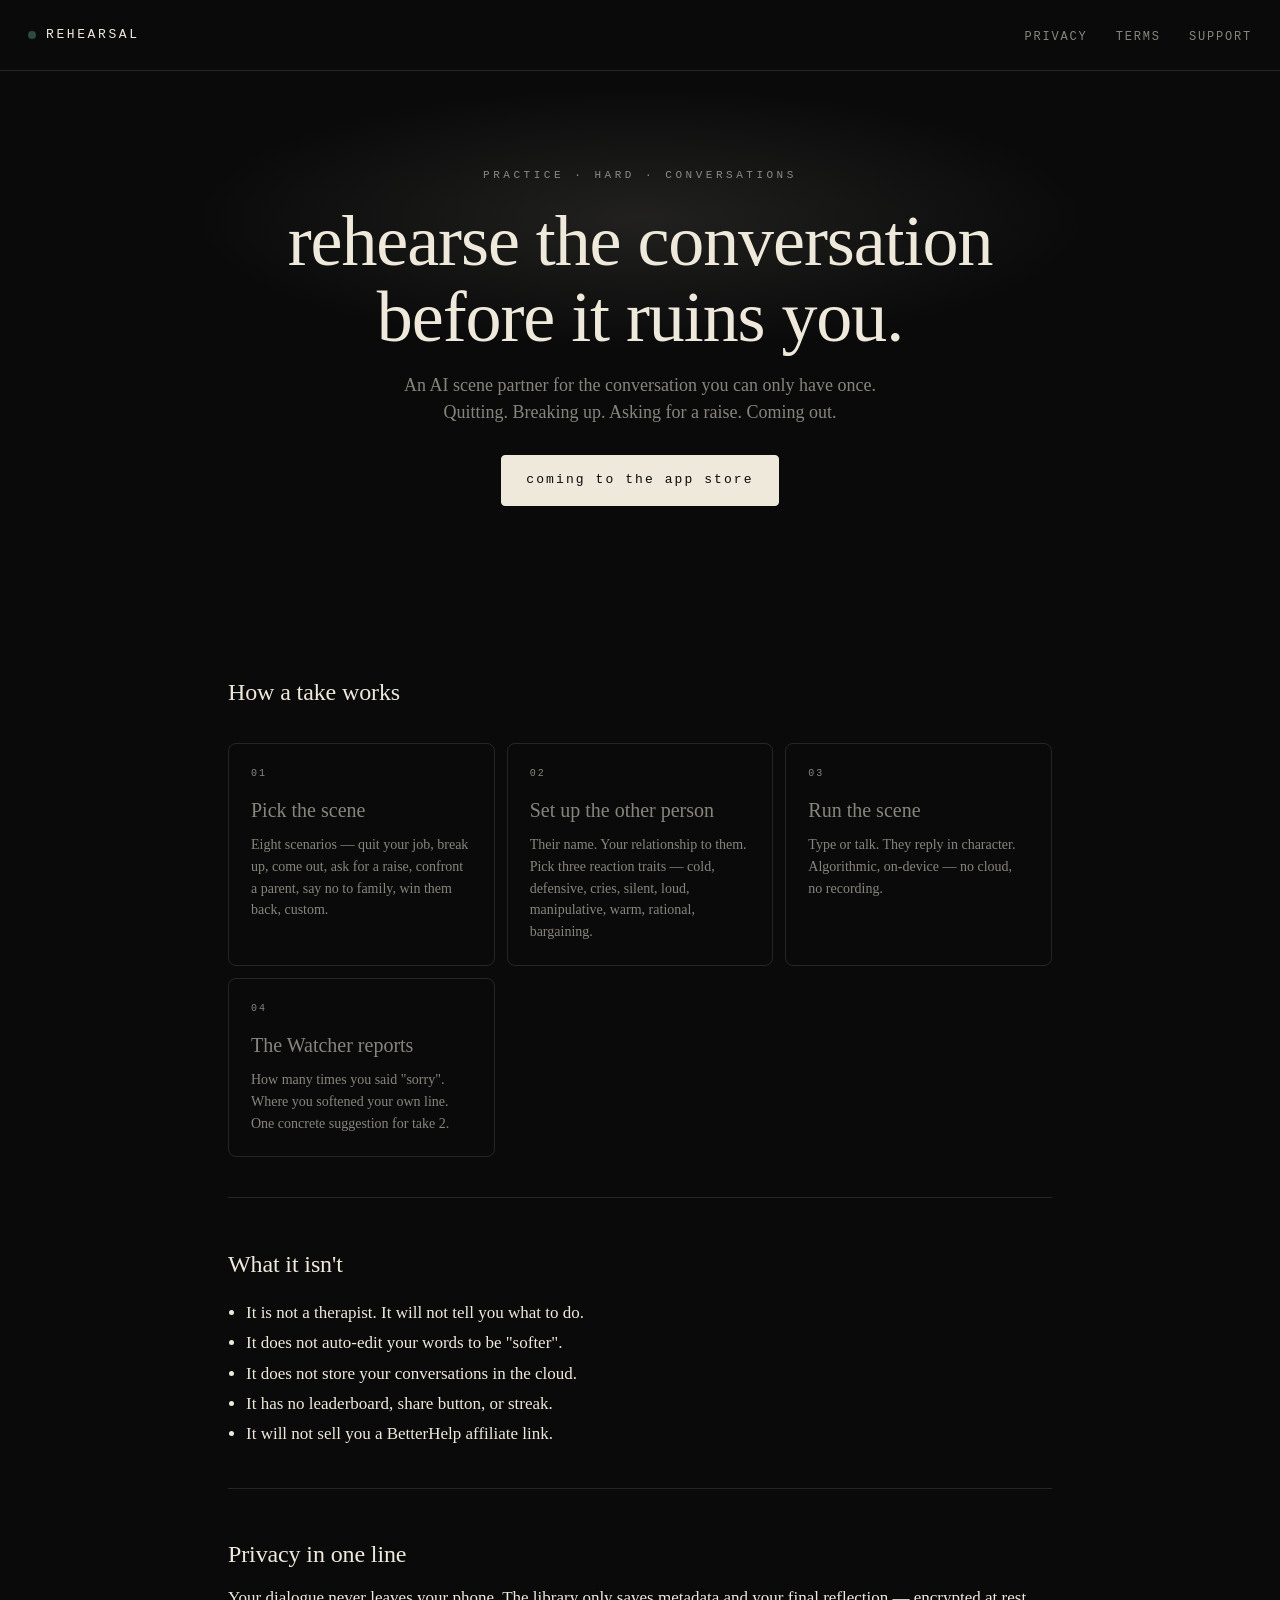
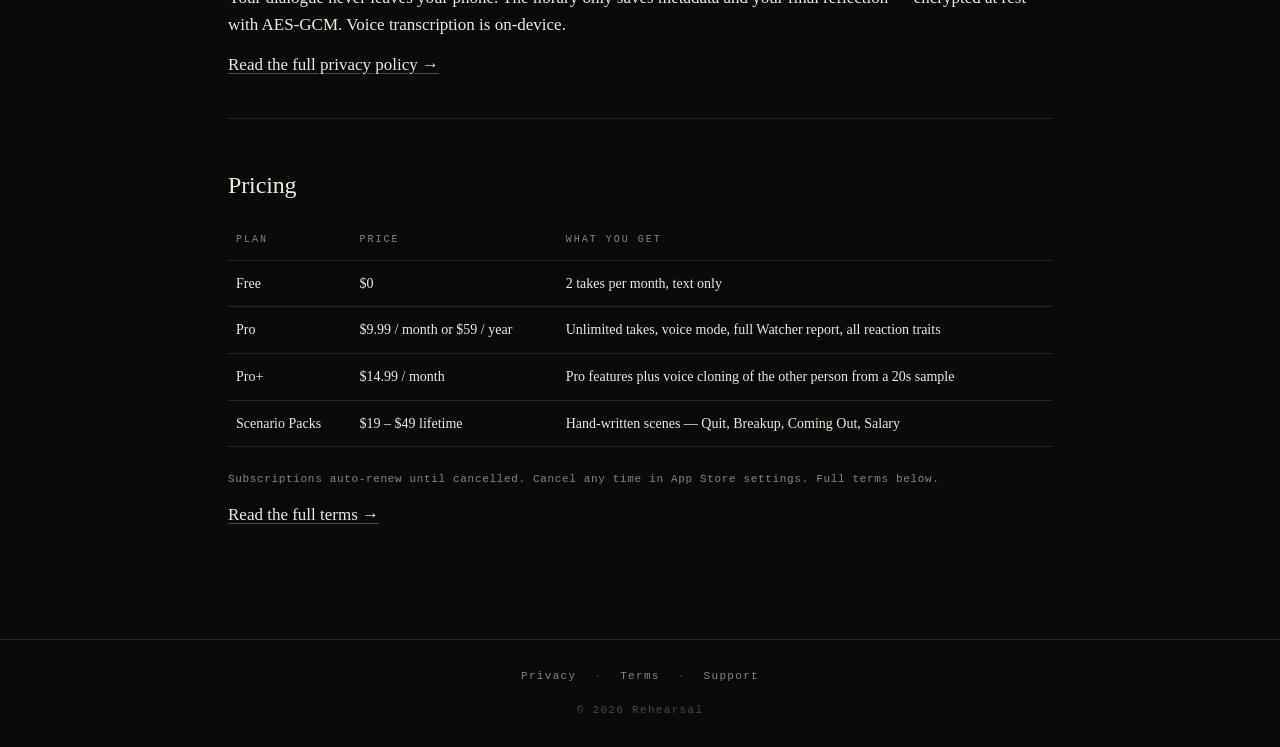
==== docs/index.html @ a245a1c9 "Rehearsal · privacy / terms / support pages for App Store review" ====
<!doctype html>
<html lang="en">
<head>
<meta charset="utf-8">
<meta name="viewport" content="width=device-width, initial-scale=1">
<title>Rehearsal · Practice Hard Conversations</title>
<meta name="description" content="An AI scene partner for the conversation you can only have once. Quitting, breaking up, asking for a raise — rehearse it on your phone, then go live.">
<meta property="og:title" content="Rehearsal · Practice Hard Conversations">
<meta property="og:description" content="Rehearse the conversation before it ruins you.">
<meta property="og:type" content="website">
<link rel="stylesheet" href="style.css">
<link rel="icon" type="image/png" href="icon.png">
</head>
<body>

<header class="top">
  <a href="./" class="brand"><span class="dot"></span>rehearsal</a>
  <nav>
    <a href="privacy.html">Privacy</a>
    <a href="terms.html">Terms</a>
    <a href="support.html">Support</a>
  </nav>
</header>

<section class="hero">
  <div class="spotlight"></div>
  <p class="tag">practice · hard · conversations</p>
  <h1>rehearse the conversation<br>before it ruins you.</h1>
  <p class="sub">An AI scene partner for the conversation you can only have once.<br>Quitting. Breaking up. Asking for a raise. Coming out.</p>
  <a class="btn primary" href="#">Coming to the App Store</a>
</section>

<div class="wrap-wide">

  <h2>How a take works</h2>
  <div class="cards">
    <div class="card">
      <div class="num">01</div>
      <p class="title">Pick the scene</p>
      <p>Eight scenarios — quit your job, break up, come out, ask for a raise, confront a parent, say no to family, win them back, custom.</p>
    </div>
    <div class="card">
      <div class="num">02</div>
      <p class="title">Set up the other person</p>
      <p>Their name. Your relationship to them. Pick three reaction traits — cold, defensive, cries, silent, loud, manipulative, warm, rational, bargaining.</p>
    </div>
    <div class="card">
      <div class="num">03</div>
      <p class="title">Run the scene</p>
      <p>Type or talk. They reply in character. Algorithmic, on-device — no cloud, no recording.</p>
    </div>
    <div class="card">
      <div class="num">04</div>
      <p class="title">The Watcher reports</p>
      <p>How many times you said "sorry". Where you softened your own line. One concrete suggestion for take 2.</p>
    </div>
  </div>

  <hr>

  <h2>What it isn't</h2>
  <ul>
    <li>It is not a therapist. It will not tell you what to do.</li>
    <li>It does not auto-edit your words to be "softer".</li>
    <li>It does not store your conversations in the cloud.</li>
    <li>It has no leaderboard, share button, or streak.</li>
    <li>It will not sell you a BetterHelp affiliate link.</li>
  </ul>

  <hr>

  <h2>Privacy in one line</h2>
  <p>Your dialogue never leaves your phone. The library only saves metadata and your final reflection — encrypted at rest with AES-GCM. Voice transcription is on-device.</p>
  <p><a href="privacy.html">Read the full privacy policy →</a></p>

  <hr>

  <h2>Pricing</h2>
  <table class="plans">
    <tr><th>Plan</th><th>Price</th><th>What you get</th></tr>
    <tr><td>Free</td><td>$0</td><td>2 takes per month, text only</td></tr>
    <tr><td>Pro</td><td>$9.99 / month or $59 / year</td><td>Unlimited takes, voice mode, full Watcher report, all reaction traits</td></tr>
    <tr><td>Pro+</td><td>$14.99 / month</td><td>Pro features plus voice cloning of the other person from a 20s sample</td></tr>
    <tr><td>Scenario Packs</td><td>$19 – $49 lifetime</td><td>Hand-written scenes — Quit, Breakup, Coming Out, Salary</td></tr>
  </table>
  <p class="dim mono" style="font-size:11px">Subscriptions auto-renew until cancelled. Cancel any time in App Store settings. Full terms below.</p>
  <p><a href="terms.html">Read the full terms →</a></p>

</div>

<footer class="bottom">
  <a href="privacy.html">Privacy</a> ·
  <a href="terms.html">Terms</a> ·
  <a href="support.html">Support</a>
  <br><br>
  © 2026 Rehearsal
</footer>

</body>
</html>
---- docs/style.css ----
/* Rehearsal · stage theme */
:root {
  --stage:        #0A0A0A;
  --cream:        #EFE9DC;
  --cream-dim:    rgba(239, 233, 220, 0.55);
  --cream-faint:  rgba(239, 233, 220, 0.28);
  --hairline:     rgba(239, 233, 220, 0.12);
  --house-red:    #8B2A2A;
  --curtain:      #2D4A3E;
}

* { box-sizing: border-box; }

html, body {
  margin: 0;
  padding: 0;
  background: var(--stage);
  color: var(--cream);
  font-family: -apple-system, BlinkMacSystemFont, "Segoe UI", "New York",
               Charter, Cambria, Georgia, serif;
  font-size: 17px;
  line-height: 1.55;
  -webkit-font-smoothing: antialiased;
  -moz-osx-font-smoothing: grayscale;
}

a {
  color: var(--cream);
  text-decoration: underline;
  text-underline-offset: 3px;
  text-decoration-color: var(--cream-faint);
}
a:hover { text-decoration-color: var(--cream); }

.mono {
  font-family: ui-monospace, "SF Mono", Menlo, Consolas, monospace;
  letter-spacing: 0.06em;
}

.serif {
  font-family: "New York", Charter, Cambria, Georgia, serif;
}

.eyebrow {
  font-family: ui-monospace, "SF Mono", Menlo, Consolas, monospace;
  font-size: 11px;
  letter-spacing: 0.22em;
  text-transform: uppercase;
  color: var(--cream-dim);
  margin: 0 0 10px;
}

.wrap {
  max-width: 720px;
  margin: 0 auto;
  padding: 64px 28px 96px;
}

.wrap-wide {
  max-width: 880px;
  margin: 0 auto;
  padding: 64px 28px 96px;
}

/* ── Top nav ── */

header.top {
  display: flex;
  align-items: center;
  justify-content: space-between;
  padding: 22px 28px;
  border-bottom: 0.5px solid var(--hairline);
}
header.top .brand {
  display: flex;
  align-items: center;
  gap: 10px;
  font-family: ui-monospace, "SF Mono", Menlo, Consolas, monospace;
  font-size: 13px;
  letter-spacing: 0.2em;
  text-transform: uppercase;
  color: var(--cream);
  text-decoration: none;
}
header.top .brand .dot {
  width: 8px; height: 8px;
  background: var(--curtain);
  border-radius: 50%;
}
header.top nav a {
  font-family: ui-monospace, "SF Mono", Menlo, Consolas, monospace;
  font-size: 12px;
  letter-spacing: 0.15em;
  text-transform: uppercase;
  color: var(--cream-dim);
  margin-left: 24px;
  text-decoration: none;
}
header.top nav a:hover { color: var(--cream); }

/* ── Headlines ── */

h1.headline {
  font-family: "New York", Charter, Cambria, Georgia, serif;
  font-weight: 400;
  font-size: clamp(36px, 5vw, 56px);
  line-height: 1.08;
  letter-spacing: -0.01em;
  margin: 0 0 24px;
}

h2 {
  font-family: "New York", Charter, Cambria, Georgia, serif;
  font-weight: 400;
  font-size: 24px;
  margin: 48px 0 12px;
  letter-spacing: -0.005em;
}

h3 {
  font-family: ui-monospace, "SF Mono", Menlo, Consolas, monospace;
  font-size: 11px;
  letter-spacing: 0.22em;
  text-transform: uppercase;
  color: var(--cream-dim);
  margin: 32px 0 8px;
}

p { margin: 0 0 14px; color: var(--cream); }
p.dim { color: var(--cream-dim); }

ul { padding-left: 18px; }
li { margin: 4px 0; }

hr {
  border: 0;
  height: 0.5px;
  background: var(--hairline);
  margin: 40px 0;
}

/* ── Hero ── */

.hero {
  text-align: center;
  padding: 96px 24px 56px;
  position: relative;
  overflow: hidden;
}
.hero .spotlight {
  position: absolute;
  inset: 0;
  background:
    radial-gradient(ellipse 50% 38% at 50% 30%,
      rgba(239,233,220,0.10), rgba(239,233,220,0) 70%);
  pointer-events: none;
}
.hero .tag {
  font-family: ui-monospace, "SF Mono", Menlo, Consolas, monospace;
  font-size: 11px;
  letter-spacing: 0.32em;
  text-transform: uppercase;
  color: var(--cream-dim);
  margin: 0 0 20px;
}
.hero h1 {
  font-family: "New York", Charter, Cambria, Georgia, serif;
  font-weight: 400;
  font-size: clamp(40px, 6vw, 72px);
  line-height: 1.05;
  margin: 0 0 16px;
  letter-spacing: -0.015em;
}
.hero .sub {
  font-size: 18px;
  color: var(--cream-dim);
  max-width: 480px;
  margin: 0 auto 28px;
}

/* ── Buttons ── */

.btn {
  display: inline-block;
  padding: 14px 24px;
  font-family: ui-monospace, "SF Mono", Menlo, Consolas, monospace;
  font-size: 13px;
  letter-spacing: 0.16em;
  text-transform: lowercase;
  text-decoration: none;
  border: 1px solid var(--cream);
  color: var(--cream);
  border-radius: 4px;
  transition: background 0.15s, color 0.15s;
}
.btn:hover { background: var(--cream); color: var(--stage); }
.btn.primary { background: var(--cream); color: var(--stage); }
.btn.primary:hover { background: transparent; color: var(--cream); }

/* ── Cards ── */

.cards {
  display: grid;
  grid-template-columns: repeat(auto-fit, minmax(240px, 1fr));
  gap: 12px;
  margin: 32px 0;
}
.card {
  border: 0.5px solid var(--hairline);
  border-radius: 8px;
  padding: 22px;
}
.card .num {
  font-family: ui-monospace, "SF Mono", Menlo, Consolas, monospace;
  font-size: 10px;
  letter-spacing: 0.2em;
  color: var(--cream-dim);
  margin-bottom: 14px;
}
.card .title {
  font-family: "New York", Charter, Cambria, Georgia, serif;
  font-size: 20px;
  margin: 0;
}
.card p {
  font-size: 14px;
  color: var(--cream-dim);
  margin: 8px 0 0;
}

/* ── Footer ── */

footer.bottom {
  border-top: 0.5px solid var(--hairline);
  padding: 28px;
  font-family: ui-monospace, "SF Mono", Menlo, Consolas, monospace;
  font-size: 11px;
  letter-spacing: 0.12em;
  color: var(--cream-faint);
  text-align: center;
}
footer.bottom a {
  color: var(--cream-dim);
  margin: 0 10px;
  text-decoration: none;
}
footer.bottom a:hover { color: var(--cream); }

/* ── Long-form legal text ── */

.legal p, .legal li { font-size: 16px; color: var(--cream); }
.legal h2 { margin-top: 44px; }
.legal .updated {
  font-family: ui-monospace, "SF Mono", Menlo, Consolas, monospace;
  font-size: 11px;
  letter-spacing: 0.18em;
  color: var(--cream-dim);
  text-transform: uppercase;
}

/* ── Tables (for plan list) ── */

table.plans {
  width: 100%;
  border-collapse: collapse;
  margin: 16px 0 24px;
}
table.plans td, table.plans th {
  padding: 12px 8px;
  text-align: left;
  border-bottom: 0.5px solid var(--hairline);
  font-size: 14px;
}
table.plans th {
  font-family: ui-monospace, "SF Mono", Menlo, Consolas, monospace;
  font-size: 10px;
  letter-spacing: 0.2em;
  text-transform: uppercase;
  color: var(--cream-dim);
  font-weight: 400;
}
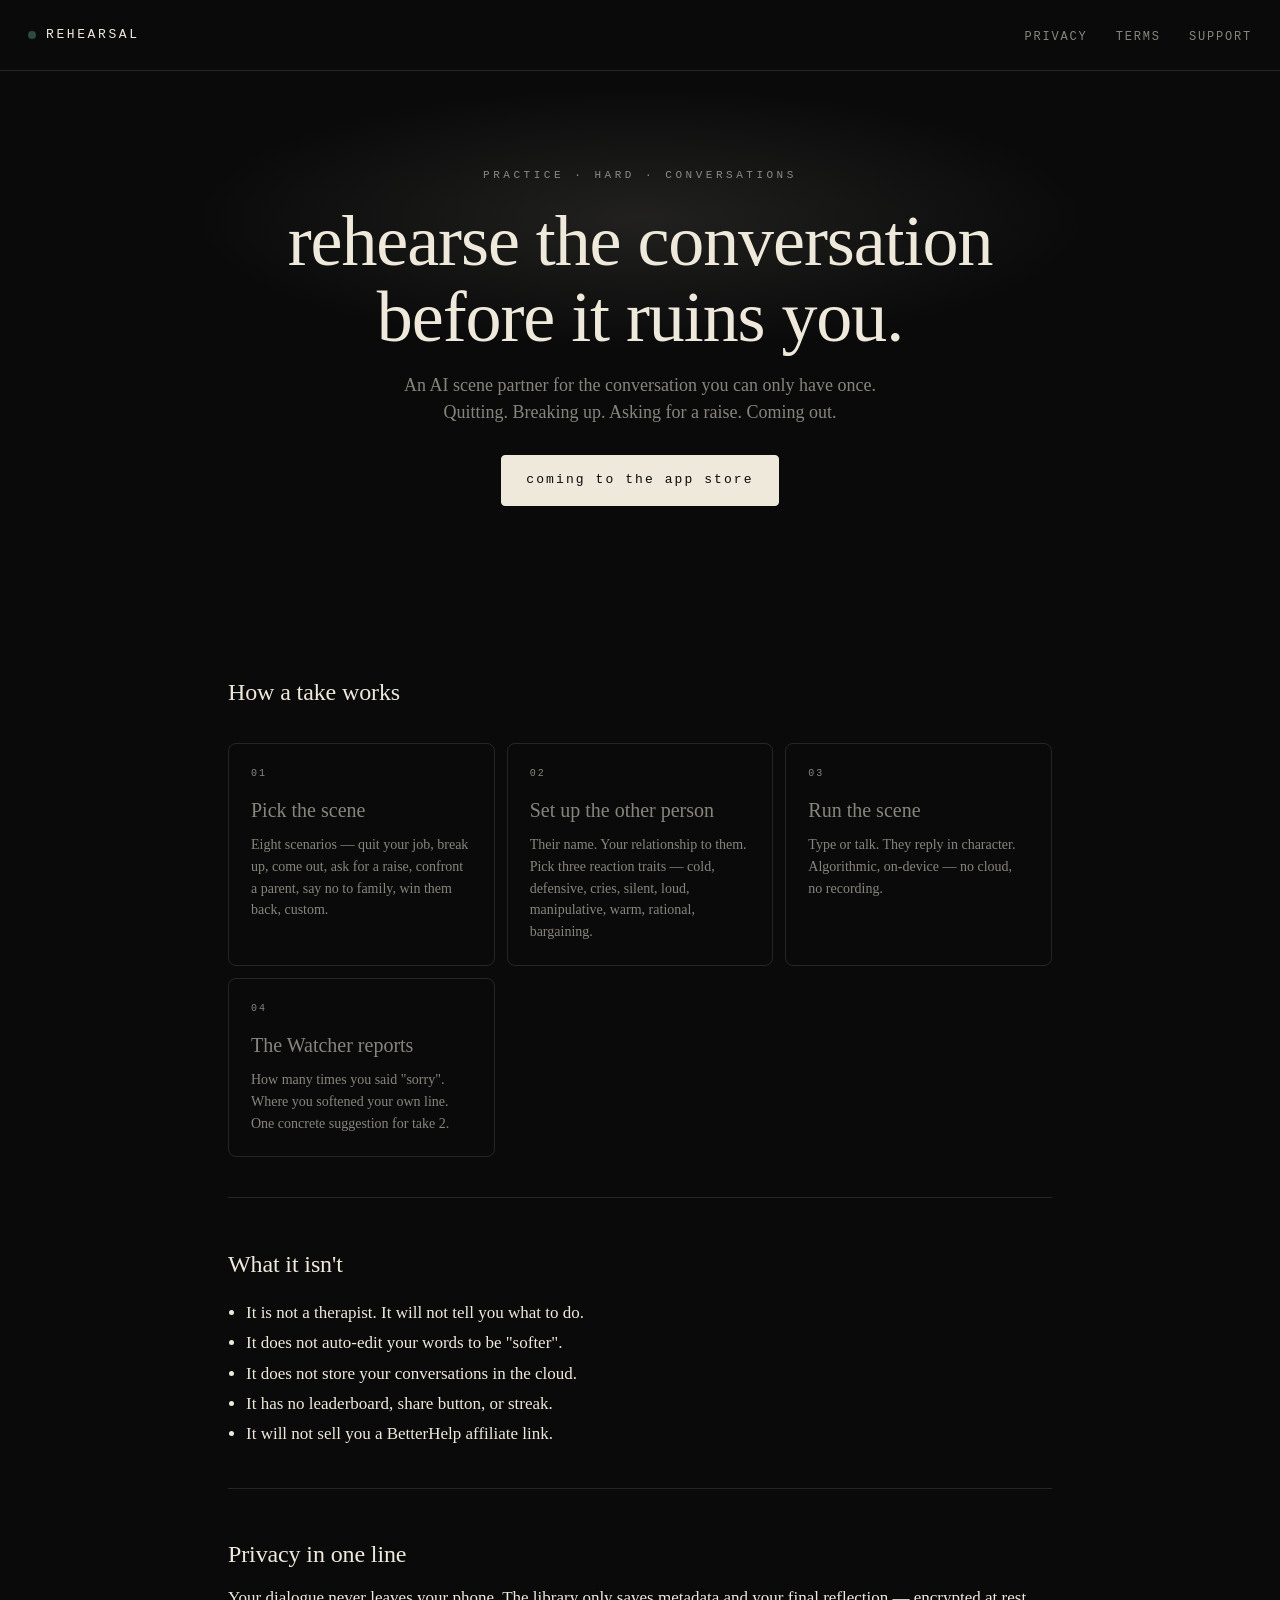
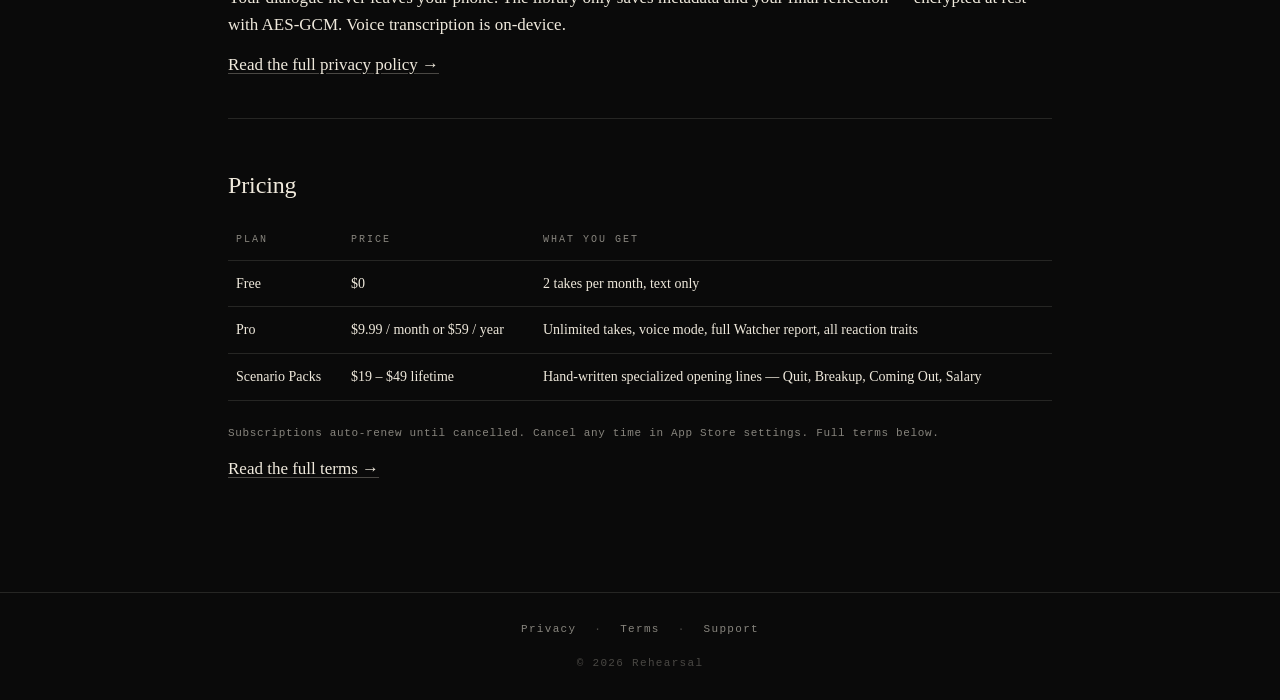
==== commit ea8a2cd3: "Drop Pro+ tier from public site (not shipping in v1.0)" ====
--- a/docs/index.html
+++ b/docs/index.html
@@ -80,8 +80,7 @@
     <tr><th>Plan</th><th>Price</th><th>What you get</th></tr>
     <tr><td>Free</td><td>$0</td><td>2 takes per month, text only</td></tr>
     <tr><td>Pro</td><td>$9.99 / month or $59 / year</td><td>Unlimited takes, voice mode, full Watcher report, all reaction traits</td></tr>
-    <tr><td>Pro+</td><td>$14.99 / month</td><td>Pro features plus voice cloning of the other person from a 20s sample</td></tr>
-    <tr><td>Scenario Packs</td><td>$19 – $49 lifetime</td><td>Hand-written scenes — Quit, Breakup, Coming Out, Salary</td></tr>
+    <tr><td>Scenario Packs</td><td>$19 – $49 lifetime</td><td>Hand-written specialized opening lines — Quit, Breakup, Coming Out, Salary</td></tr>
   </table>
   <p class="dim mono" style="font-size:11px">Subscriptions auto-renew until cancelled. Cancel any time in App Store settings. Full terms below.</p>
   <p><a href="terms.html">Read the full terms →</a></p>
